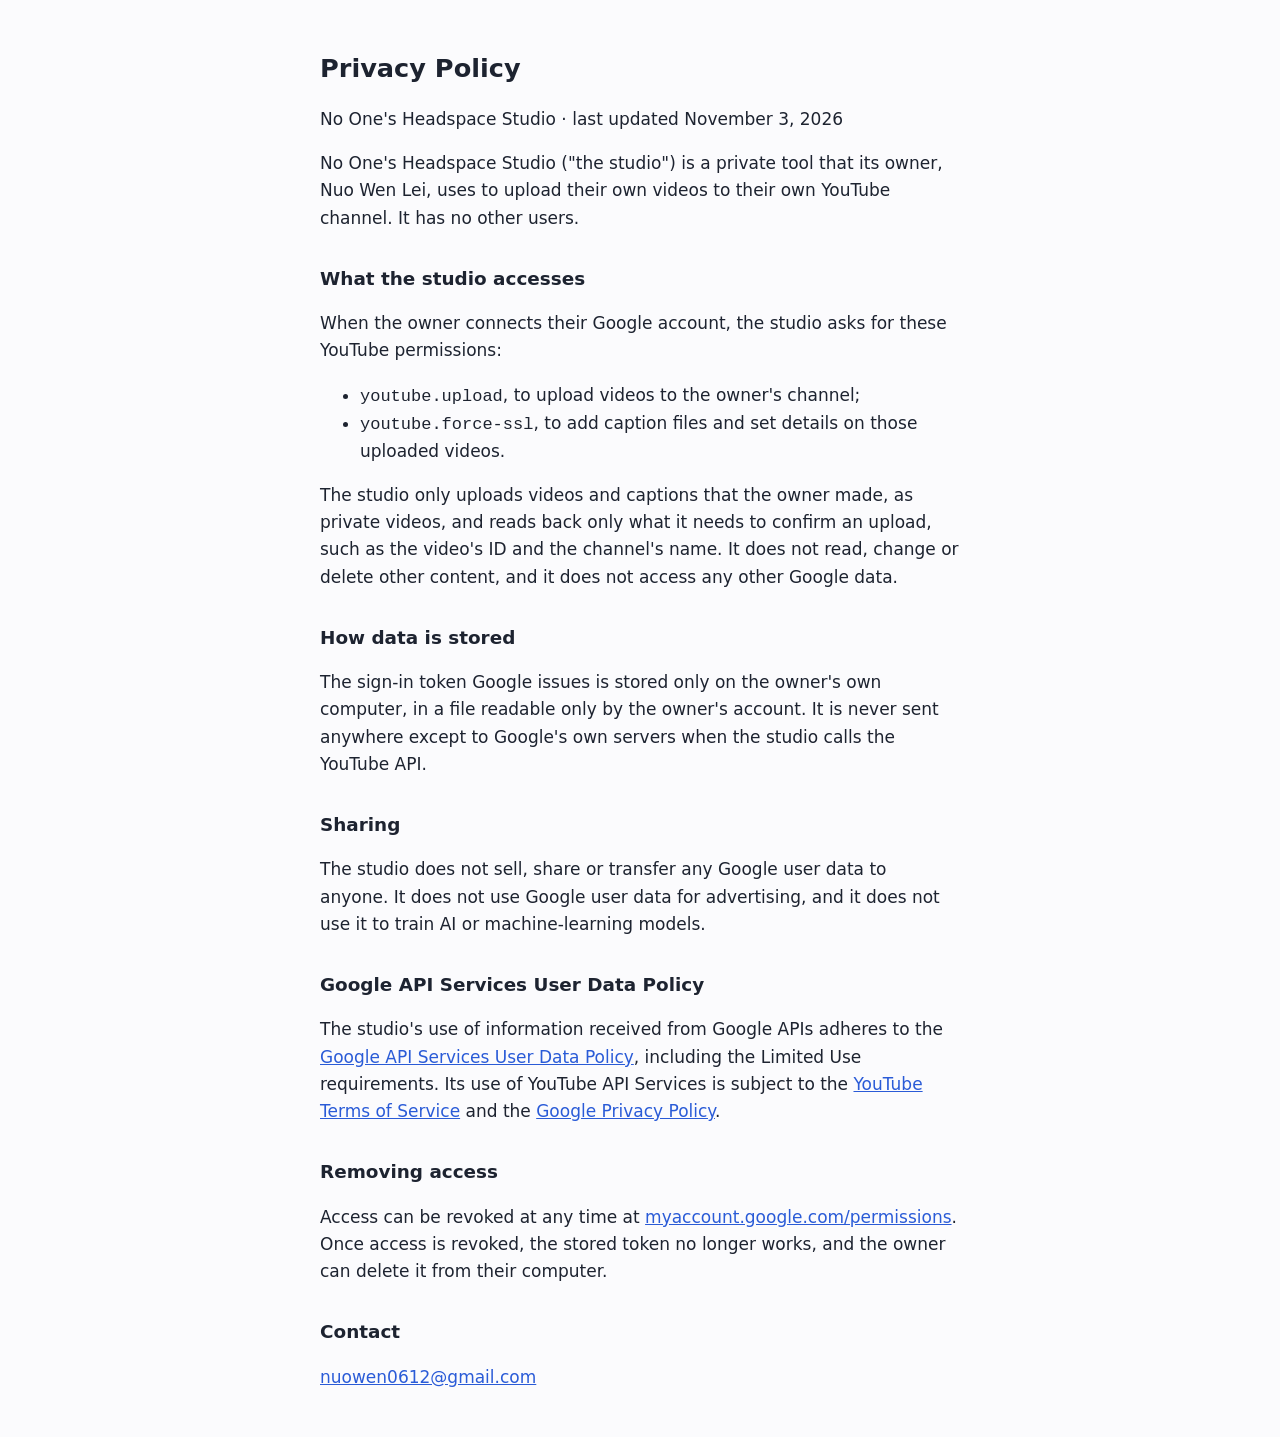
==== privacy.html @ 183b2c83 "Add privacy.html" ====
<!doctype html>
<html lang="en">
<head>
<meta charset="utf-8">
<meta name="viewport" content="width=device-width, initial-scale=1">
<title>Privacy Policy · No One's Headspace Studio</title>
<style>
  body { font: 17px/1.6 system-ui, sans-serif; max-width: 40rem; margin: 3rem auto; padding: 0 1rem; color: #1d2330; background: #fbfbfd; }
  h1 { font-size: 1.6rem; margin-bottom: .25rem; }
  h2 { font-size: 1.15rem; margin-top: 2rem; }
  a { color: #2a5bd7; }
</style>
</head>
<body>
<h1>Privacy Policy</h1>
<p>No One's Headspace Studio · last updated November 3, 2026</p>

<p>No One's Headspace Studio ("the studio") is a private tool that its owner, Nuo Wen Lei, uses to upload their own videos to their own YouTube channel. It has no other users.</p>

<h2>What the studio accesses</h2>
<p>When the owner connects their Google account, the studio asks for these YouTube permissions:</p>
<ul>
  <li><code>youtube.upload</code>, to upload videos to the owner's channel;</li>
  <li><code>youtube.force-ssl</code>, to add caption files and set details on those uploaded videos.</li>
</ul>
<p>The studio only uploads videos and captions that the owner made, as private videos, and reads back only what it needs to confirm an upload, such as the video's ID and the channel's name. It does not read, change or delete other content, and it does not access any other Google data.</p>

<h2>How data is stored</h2>
<p>The sign-in token Google issues is stored only on the owner's own computer, in a file readable only by the owner's account. It is never sent anywhere except to Google's own servers when the studio calls the YouTube API.</p>

<h2>Sharing</h2>
<p>The studio does not sell, share or transfer any Google user data to anyone. It does not use Google user data for advertising, and it does not use it to train AI or machine-learning models.</p>

<h2>Google API Services User Data Policy</h2>
<p>The studio's use of information received from Google APIs adheres to the <a href="https://developers.google.com/terms/api-services-user-data-policy">Google API Services User Data Policy</a>, including the Limited Use requirements. Its use of YouTube API Services is subject to the <a href="https://www.youtube.com/t/terms">YouTube Terms of Service</a> and the <a href="https://policies.google.com/privacy">Google Privacy Policy</a>.</p>

<h2>Removing access</h2>
<p>Access can be revoked at any time at <a href="https://myaccount.google.com/permissions">myaccount.google.com/permissions</a>. Once access is revoked, the stored token no longer works, and the owner can delete it from their computer.</p>

<h2>Contact</h2>
<p><a href="mailto:nuowen0612@gmail.com">nuowen0612@gmail.com</a></p>
</body>
</html>
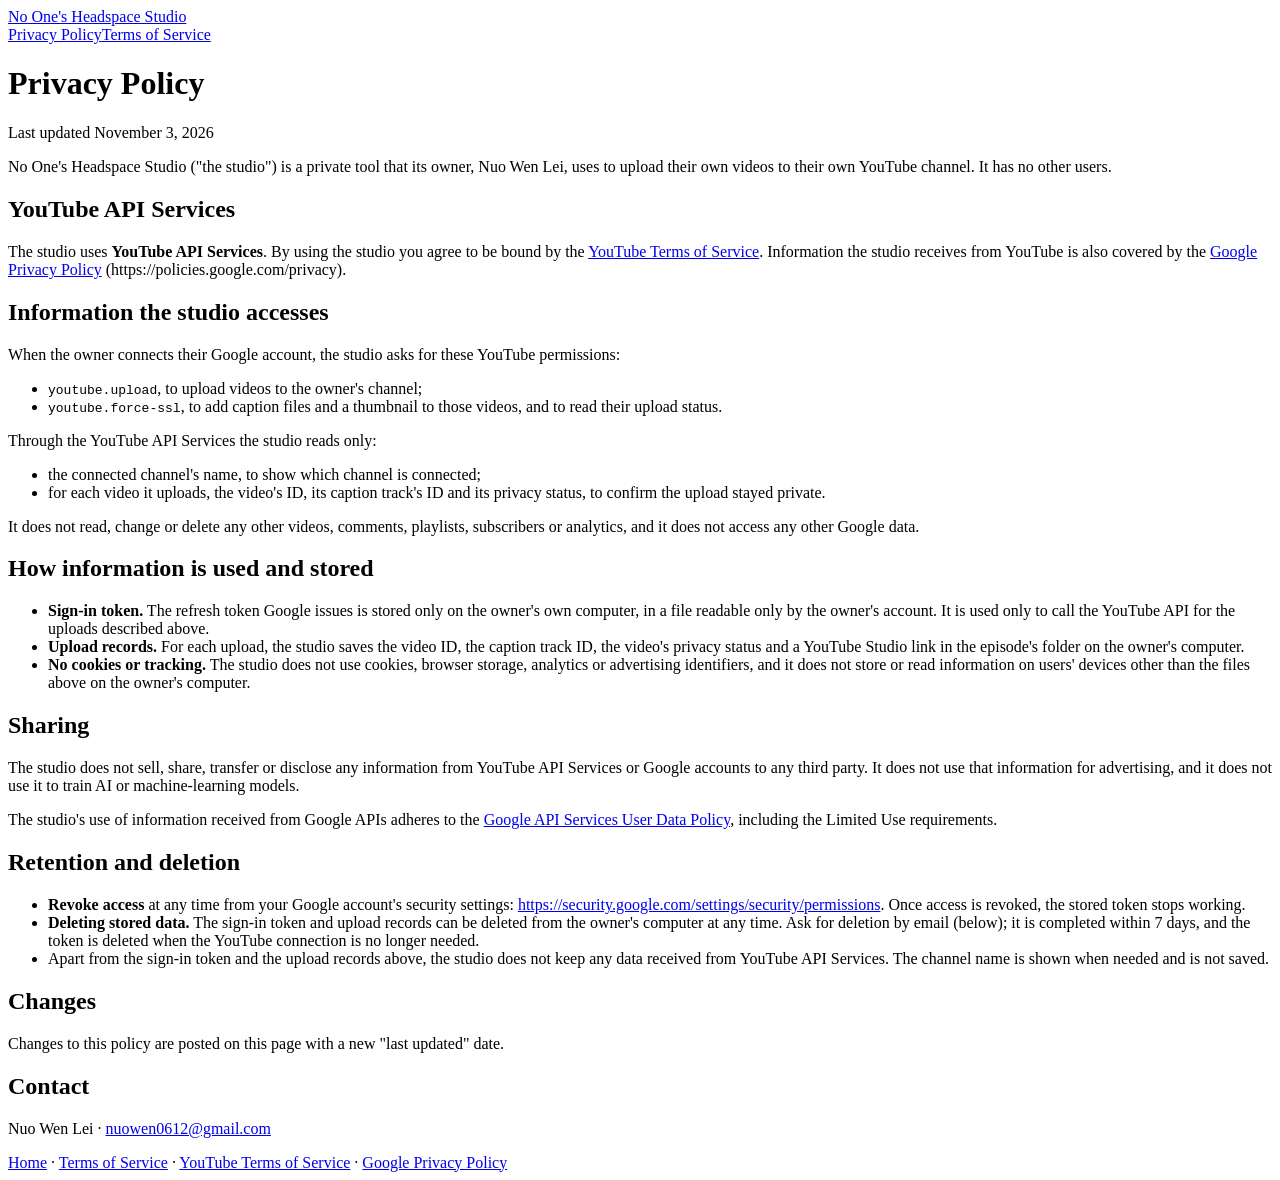
==== commit f97b0212: "Update privacy.html: YouTube branding, terms, privacy details" ====
--- a/privacy.html
+++ b/privacy.html
@@ -4,40 +4,61 @@
 <meta charset="utf-8">
 <meta name="viewport" content="width=device-width, initial-scale=1">
 <title>Privacy Policy · No One's Headspace Studio</title>
-<style>
-  body { font: 17px/1.6 system-ui, sans-serif; max-width: 40rem; margin: 3rem auto; padding: 0 1rem; color: #1d2330; background: #fbfbfd; }
-  h1 { font-size: 1.6rem; margin-bottom: .25rem; }
-  h2 { font-size: 1.15rem; margin-top: 2rem; }
-  a { color: #2a5bd7; }
-</style>
+<link rel="stylesheet" href="site.css">
 </head>
 <body>
+<header class="top">
+  <a class="brand" href="./">No One's Headspace Studio</a>
+  <nav><a href="privacy.html">Privacy Policy</a><a href="terms.html">Terms of Service</a></nav>
+</header>
+<main>
 <h1>Privacy Policy</h1>
-<p>No One's Headspace Studio · last updated November 3, 2026</p>
+<p class="meta">Last updated November 3, 2026</p>
 
 <p>No One's Headspace Studio ("the studio") is a private tool that its owner, Nuo Wen Lei, uses to upload their own videos to their own YouTube channel. It has no other users.</p>
 
-<h2>What the studio accesses</h2>
+<h2>YouTube API Services</h2>
+<p>The studio uses <strong>YouTube API Services</strong>. By using the studio you agree to be bound by the <a href="https://www.youtube.com/t/terms">YouTube Terms of Service</a>. Information the studio receives from YouTube is also covered by the <a href="https://policies.google.com/privacy">Google Privacy Policy</a> (https://policies.google.com/privacy).</p>
+
+<h2>Information the studio accesses</h2>
 <p>When the owner connects their Google account, the studio asks for these YouTube permissions:</p>
 <ul>
   <li><code>youtube.upload</code>, to upload videos to the owner's channel;</li>
-  <li><code>youtube.force-ssl</code>, to add caption files and set details on those uploaded videos.</li>
+  <li><code>youtube.force-ssl</code>, to add caption files and a thumbnail to those videos, and to read their upload status.</li>
 </ul>
-<p>The studio only uploads videos and captions that the owner made, as private videos, and reads back only what it needs to confirm an upload, such as the video's ID and the channel's name. It does not read, change or delete other content, and it does not access any other Google data.</p>
+<p>Through the YouTube API Services the studio reads only:</p>
+<ul>
+  <li>the connected channel's name, to show which channel is connected;</li>
+  <li>for each video it uploads, the video's ID, its caption track's ID and its privacy status, to confirm the upload stayed private.</li>
+</ul>
+<p>It does not read, change or delete any other videos, comments, playlists, subscribers or analytics, and it does not access any other Google data.</p>
 
-<h2>How data is stored</h2>
-<p>The sign-in token Google issues is stored only on the owner's own computer, in a file readable only by the owner's account. It is never sent anywhere except to Google's own servers when the studio calls the YouTube API.</p>
+<h2>How information is used and stored</h2>
+<ul>
+  <li><strong>Sign-in token.</strong> The refresh token Google issues is stored only on the owner's own computer, in a file readable only by the owner's account. It is used only to call the YouTube API for the uploads described above.</li>
+  <li><strong>Upload records.</strong> For each upload, the studio saves the video ID, the caption track ID, the video's privacy status and a YouTube Studio link in the episode's folder on the owner's computer.</li>
+  <li><strong>No cookies or tracking.</strong> The studio does not use cookies, browser storage, analytics or advertising identifiers, and it does not store or read information on users' devices other than the files above on the owner's computer.</li>
+</ul>
 
 <h2>Sharing</h2>
-<p>The studio does not sell, share or transfer any Google user data to anyone. It does not use Google user data for advertising, and it does not use it to train AI or machine-learning models.</p>
+<p>The studio does not sell, share, transfer or disclose any information from YouTube API Services or Google accounts to any third party. It does not use that information for advertising, and it does not use it to train AI or machine-learning models.</p>
+<p>The studio's use of information received from Google APIs adheres to the <a href="https://developers.google.com/terms/api-services-user-data-policy">Google API Services User Data Policy</a>, including the Limited Use requirements.</p>
 
-<h2>Google API Services User Data Policy</h2>
-<p>The studio's use of information received from Google APIs adheres to the <a href="https://developers.google.com/terms/api-services-user-data-policy">Google API Services User Data Policy</a>, including the Limited Use requirements. Its use of YouTube API Services is subject to the <a href="https://www.youtube.com/t/terms">YouTube Terms of Service</a> and the <a href="https://policies.google.com/privacy">Google Privacy Policy</a>.</p>
+<h2>Retention and deletion</h2>
+<ul>
+  <li><strong>Revoke access</strong> at any time from your Google account's security settings: <a href="https://security.google.com/settings/security/permissions">https://security.google.com/settings/security/permissions</a>. Once access is revoked, the stored token stops working.</li>
+  <li><strong>Deleting stored data.</strong> The sign-in token and upload records can be deleted from the owner's computer at any time. Ask for deletion by email (below); it is completed within 7 days, and the token is deleted when the YouTube connection is no longer needed.</li>
+  <li>Apart from the sign-in token and the upload records above, the studio does not keep any data received from YouTube API Services. The channel name is shown when needed and is not saved.</li>
+</ul>
 
-<h2>Removing access</h2>
-<p>Access can be revoked at any time at <a href="https://myaccount.google.com/permissions">myaccount.google.com/permissions</a>. Once access is revoked, the stored token no longer works, and the owner can delete it from their computer.</p>
+<h2>Changes</h2>
+<p>Changes to this policy are posted on this page with a new "last updated" date.</p>
 
 <h2>Contact</h2>
-<p><a href="mailto:nuowen0612@gmail.com">nuowen0612@gmail.com</a></p>
+<p>Nuo Wen Lei · <a href="mailto:nuowen0612@gmail.com">nuowen0612@gmail.com</a></p>
+</main>
+<footer>
+  <a href="./">Home</a> · <a href="terms.html">Terms of Service</a> · <a href="https://www.youtube.com/t/terms">YouTube Terms of Service</a> · <a href="https://policies.google.com/privacy">Google Privacy Policy</a>
+</footer>
 </body>
 </html>
